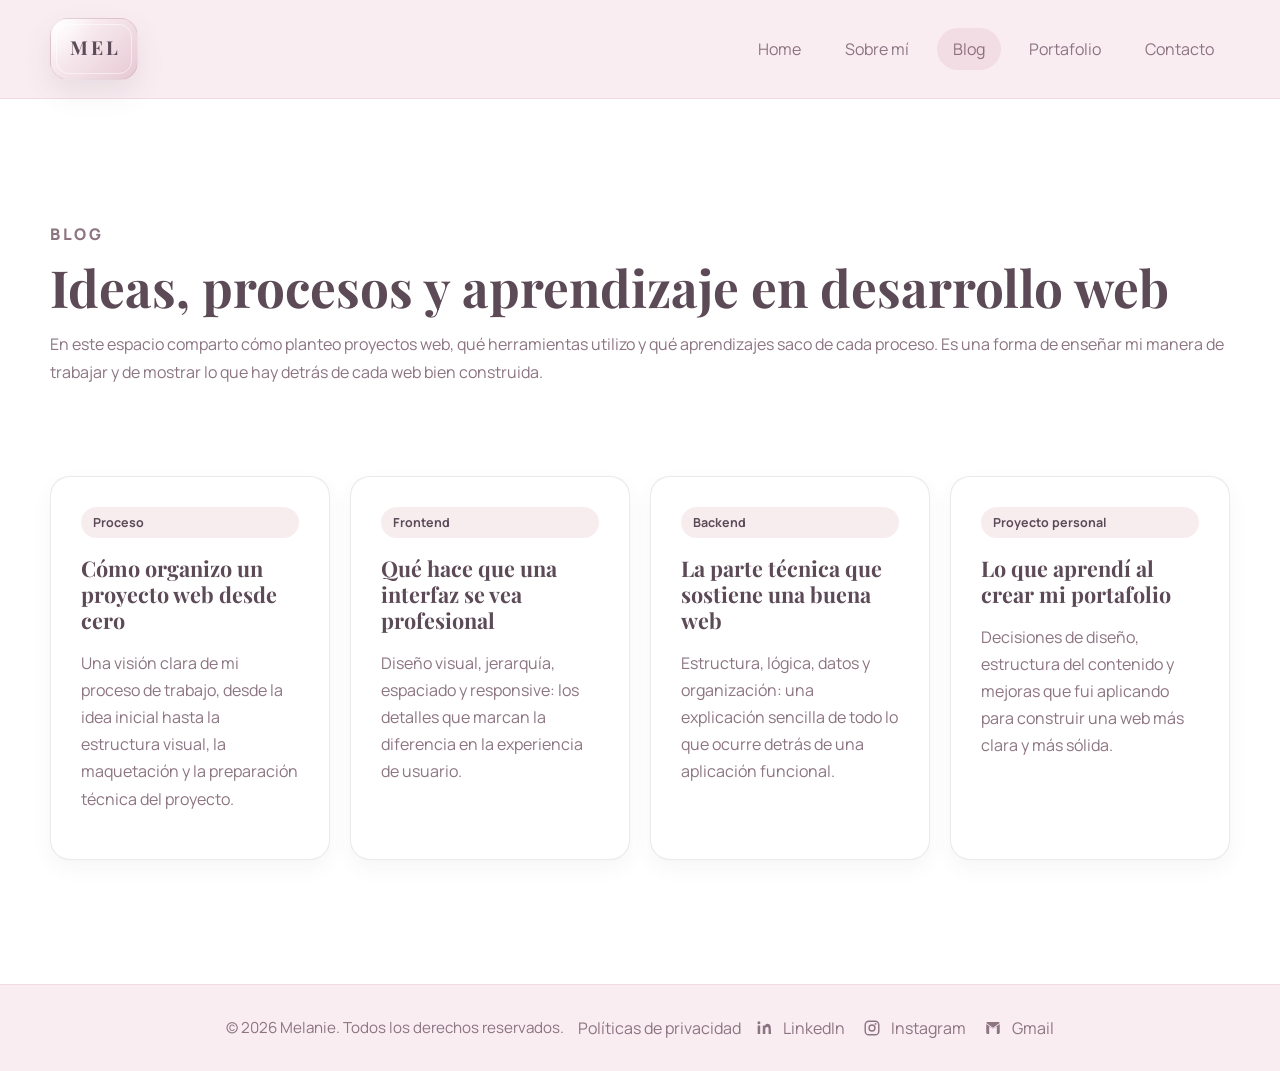
==== blog.html @ 97594f00 "Web init" ====
<!DOCTYPE html>
<html lang="es">
<head>
  <meta charset="UTF-8">
  <meta name="viewport" content="width=device-width, initial-scale=1.0">
  <title>Blog | Melanie</title>
  <link rel="preconnect" href="https://fonts.googleapis.com">
  <link rel="preconnect" href="https://fonts.gstatic.com" crossorigin>
  <link href="https://fonts.googleapis.com/css2?family=Manrope:wght@400;500;600;700;800&family=Playfair+Display:wght@600;700&display=swap" rel="stylesheet">
  <link rel="stylesheet" href="styles.css">
</head>
<body class="blog-page">
  <header class="site-header full-width">
    <div class="bar-content">
      <a class="brand" href="index.html">
        <span class="logo-slot" aria-hidden="true">
          <span class="logo-core">MEL</span>
        </span>
      </a>
      <nav class="site-nav">
        <a href="index.html">Home</a>
        <a href="sobre-mi.html">Sobre mí</a>
        <a class="active" href="blog.html">Blog</a>
        <a href="portafolio.html">Portafolio</a>
        <a href="contacto.html">Contacto</a>
      </nav>
    </div>
  </header>

  <div class="page-shell">

    <main class="inner-page">
      <section class="page-intro">
        <p class="eyebrow">Blog</p>
        <h1>Ideas, procesos y aprendizaje en desarrollo web</h1>
        <p>En este espacio comparto cómo planteo proyectos web, qué herramientas utilizo y qué aprendizajes saco de cada proceso. Es una forma de enseñar mi manera de trabajar y de mostrar lo que hay detrás de cada web bien construida.</p>
      </section>

      <section class="blog-layout">
        <article class="post-card">
          <span class="tag soft">Proceso</span>
          <h2>Cómo organizo un proyecto web desde cero</h2>
          <p>Una visión clara de mi proceso de trabajo, desde la idea inicial hasta la estructura visual, la maquetación y la preparación técnica del proyecto.</p>
        </article>

        <article class="post-card">
          <span class="tag soft">Frontend</span>
          <h3>Qué hace que una interfaz se vea profesional</h3>
          <p>Diseño visual, jerarquía, espaciado y responsive: los detalles que marcan la diferencia en la experiencia de usuario.</p>
        </article>

        <article class="post-card">
          <span class="tag soft">Backend</span>
          <h3>La parte técnica que sostiene una buena web</h3>
          <p>Estructura, lógica, datos y organización: una explicación sencilla de todo lo que ocurre detrás de una aplicación funcional.</p>
        </article>

        <article class="post-card">
          <span class="tag soft">Proyecto personal</span>
          <h3>Lo que aprendí al crear mi portafolio</h3>
          <p>Decisiones de diseño, estructura del contenido y mejoras que fui aplicando para construir una web más clara y más sólida.</p>
        </article>
      </section>
    </main>

  </div>

  <footer class="site-footer full-width">
    <div class="bar-content footer-inner">
      <div class="footer-block footer-copy">© 2026 Melanie. Todos los derechos reservados.</div>
      <div class="footer-block footer-policy">
        <a href="politica-privacidad.html">Políticas de privacidad</a>
      </div>
      <div class="footer-block footer-socials">
        <a href="https://www.linkedin.com/in/melanie-yance-38a672328/" target="_blank" rel="noopener noreferrer" aria-label="LinkedIn">
          <span class="footer-icon" aria-hidden="true">
            <svg viewBox="0 0 24 24" role="img"><path d="M6.94 8.5H3.56V20h3.38zM5.25 3A2.03 2.03 0 1 0 5.3 7.06 2.03 2.03 0 0 0 5.25 3m15.69 8.03c0-3.3-1.76-4.84-4.1-4.84a3.57 3.57 0 0 0-3.23 1.78V8.5h-3.24V20h3.38v-6.2c0-1.63.3-3.2 2.33-3.2 2 0 2.03 1.88 2.03 3.31V20h3.38z"/></svg>
          </span>
          <span>LinkedIn</span>
        </a>
        <a href="https://www.instagram.com/aaangeles_27/" target="_blank" rel="noopener noreferrer" aria-label="Instagram">
          <span class="footer-icon" aria-hidden="true">
            <svg viewBox="0 0 24 24" role="img"><path d="M7.75 2h8.5A5.75 5.75 0 0 1 22 7.75v8.5A5.75 5.75 0 0 1 16.25 22h-8.5A5.75 5.75 0 0 1 2 16.25v-8.5A5.75 5.75 0 0 1 7.75 2m0 1.9A3.85 3.85 0 0 0 3.9 7.75v8.5a3.85 3.85 0 0 0 3.85 3.85h8.5a3.85 3.85 0 0 0 3.85-3.85v-8.5a3.85 3.85 0 0 0-3.85-3.85zm8.95 1.43a1.18 1.18 0 1 1 0 2.36 1.18 1.18 0 0 1 0-2.36M12 7.14A4.86 4.86 0 1 1 7.14 12 4.87 4.87 0 0 1 12 7.14m0 1.9A2.96 2.96 0 1 0 14.96 12 2.96 2.96 0 0 0 12 9.04"/></svg>
          </span>
          <span>Instagram</span>
        </a>
        <a href="https://mail.google.com/mail/u/0/?tab=rm&ogbl#inbox" target="_blank" rel="noopener noreferrer" aria-label="Gmail">
          <span class="footer-icon" aria-hidden="true">
            <svg viewBox="0 0 24 24" role="img"><path d="M3 6.75 12 13l9-6.25V18a2 2 0 0 1-2 2h-1.9V9.93L12 13.4 6.9 9.93V20H5a2 2 0 0 1-2-2zm18-1.5A2 2 0 0 0 19 4H5a2 2 0 0 0-2 1.25L12 11.5z"/></svg>
          </span>
          <span>Gmail</span>
        </a>
      </div>
    </div>
  </footer>
</body>
</html>
---- styles.css ----
:root {
  --bg: #ffffff;
  --surface: #ffffff;
  --surface-strong: #ffffff;
  --text: #5d4a57;
  --muted: #8c7481;
  --line: rgba(93, 74, 87, 0.12);
  --primary: #dba8b8;
  --primary-soft: #f7e7ee;
  --accent: #8f6f7e;
  --accent-soft: #fdf2f6;
  --shadow: 0 10px 28px rgba(93, 74, 87, 0.06);
}

* {
  box-sizing: border-box;
}

html {
  scroll-behavior: smooth;
}

body {
  margin: 0;
  min-height: 100vh;
  font-family: "Manrope", sans-serif;
  color: var(--text);
  background: var(--bg);
}

a {
  color: inherit;
  text-decoration: none;
}

.page-shell {
  width: min(1180px, calc(100% - 32px));
  margin: 0 auto;
  padding: 44px 0 56px;
  background: #fff;
}

.site-header {
  padding: 18px 0;
  background: #f9edf2;
  border-bottom: 1px solid rgba(219, 168, 184, 0.28);
}

.full-width {
  width: 100%;
}

.bar-content {
  width: min(1180px, calc(100% - 32px));
  margin: 0 auto;
  display: flex;
  align-items: center;
  justify-content: space-between;
  gap: 24px;
}

.brand {
  display: inline-flex;
  align-items: center;
  gap: 0;
}

.logo-slot {
  display: inline-flex;
  align-items: center;
  justify-content: center;
  position: relative;
  width: 88px;
  height: 62px;
  border-radius: 18px;
  background:
    radial-gradient(circle at top left, rgba(255, 255, 255, 0.92) 0%, rgba(255, 255, 255, 0) 40%),
    linear-gradient(135deg, #fffafc 0%, #f3e1e8 52%, #e6c8d3 100%);
  border: 1px solid rgba(143, 111, 126, 0.16);
  box-shadow: 0 12px 28px rgba(93, 74, 87, 0.1);
}

.logo-slot::after {
  content: "";
  position: absolute;
  inset: 5px;
  border-radius: 13px;
  border: 1px solid rgba(255, 255, 255, 0.55);
}

.logo-core {
  position: relative;
  z-index: 1;
  font-family: "Playfair Display", serif;
  font-size: 1.2rem;
  font-weight: 700;
  line-height: 1;
  letter-spacing: 0.18em;
  text-indent: 0.18em;
  color: #5d4a57;
  transform: translateY(-1px);
}

.site-nav {
  display: flex;
  flex-wrap: wrap;
  gap: 12px;
}

.site-nav a {
  padding: 10px 16px;
  border-radius: 999px;
  color: var(--muted);
  transition: 0.25s ease;
}

.site-nav a:hover,
.site-nav a.active {
  color: var(--accent);
  background: rgba(219, 168, 184, 0.24);
}

.hero {
  display: grid;
  grid-template-columns: 1.4fr 0.9fr;
  gap: 32px;
  align-items: stretch;
  padding: 48px 0 34px;
}

.hero-copy,
.hero-panel,
.feature-card,
.info-card,
.post-card,
.portfolio-card,
.contact-form,
.timeline article {
  border: 1px solid var(--line);
  border-radius: 20px;
  background: var(--surface);
  box-shadow: 0 8px 20px rgba(107, 79, 79, 0.05);
}

.hero-copy {
  padding: 42px;
}

.eyebrow {
  margin: 0 0 12px;
  color: var(--accent);
  text-transform: uppercase;
  letter-spacing: 0.16em;
  font-size: 0.76rem;
  font-weight: 800;
}

h1,
h2,
h3 {
  margin: 0;
  font-family: "Playfair Display", serif;
  line-height: 1.08;
}

h1 {
  font-size: clamp(2.8rem, 5vw, 5rem);
  max-width: 12ch;
}

.hero-text,
.page-intro p,
.feature-card p,
.info-card p,
.post-card p,
.portfolio-card p,
.timeline p,
.metric-card p {
  color: var(--muted);
  line-height: 1.7;
}

.hero-text {
  max-width: 56ch;
  margin: 20px 0 0;
  font-size: 1rem;
}

.hero-actions {
  display: flex;
  flex-wrap: wrap;
  gap: 14px;
  margin-top: 30px;
}

.hero-tags {
  display: flex;
  flex-wrap: wrap;
  gap: 10px;
  margin-top: 22px;
}

.hero-tags span {
  display: inline-flex;
  padding: 8px 14px;
  border-radius: 999px;
  background: var(--primary-soft);
  color: var(--accent);
  font-size: 0.84rem;
  font-weight: 700;
}

.button {
  display: inline-flex;
  align-items: center;
  justify-content: center;
  min-height: 48px;
  padding: 0 22px;
  border-radius: 999px;
  border: 1px solid transparent;
  font-weight: 700;
}

.button-primary {
  background: var(--primary);
  color: var(--accent);
}

.button-secondary {
  background: #fff;
  border-color: var(--line);
}

.hero-panel {
  padding: 28px;
  background: var(--accent-soft);
  color: var(--text);
}

.metric-card {
  padding: 24px;
  border-radius: 18px;
  background: rgba(255, 255, 255, 0.8);
  border: 1px solid rgba(107, 79, 79, 0.08);
}

.metric-card span,
.timeline span,
.project-badge {
  display: inline-flex;
  padding: 6px 12px;
  border-radius: 999px;
  background: rgba(219, 168, 184, 0.22);
  color: var(--accent);
  font-size: 0.78rem;
  font-weight: 700;
  letter-spacing: 0.04em;
}

.metric-card strong {
  display: block;
  margin-top: 18px;
  font-size: 1.5rem;
}

.panel-grid {
  display: grid;
  grid-template-columns: repeat(2, 1fr);
  gap: 18px;
  margin-top: 20px;
}

.panel-grid article {
  padding: 18px;
  border-radius: 18px;
  background: rgba(255, 255, 255, 0.78);
}

.panel-grid h2 {
  font-size: 2rem;
  margin-bottom: 8px;
}

.section,
.page-intro,
.blog-layout,
.portfolio-grid,
.contact-layout,
.timeline,
.site-footer {
  margin-top: 56px;
}

.section-heading {
  display: flex;
  flex-direction: column;
  gap: 12px;
  margin-bottom: 28px;
}

.section-heading h2,
.page-intro h1 {
  font-size: clamp(2rem, 4vw, 3.4rem);
}

.section-lead {
  max-width: 62ch;
  margin: 0;
  color: var(--muted);
  line-height: 1.75;
}

.card-grid {
  display: grid;
  grid-template-columns: repeat(5, 1fr);
  gap: 22px;
}

.feature-card,
.info-card,
.post-card,
.portfolio-card,
.contact-form,
.timeline article {
  padding: 30px;
}

.card-number {
  display: inline-block;
  color: var(--primary);
  font-size: 0.84rem;
  font-weight: 800;
  letter-spacing: 0.12em;
  margin-bottom: 18px;
}

.spotlight {
  display: grid;
  grid-template-columns: 1fr 1fr;
  gap: 28px;
  align-items: center;
}

.palette {
  display: grid;
  grid-template-columns: repeat(2, 1fr);
  gap: 18px;
}

.swatch {
  min-height: 120px;
  padding: 18px;
  border-radius: 18px;
  display: flex;
  align-items: flex-end;
  font-weight: 700;
  border: 1px solid rgba(107, 79, 79, 0.08);
}

.beige {
  background: #f5efe6;
}

.brown {
  background: #8f6f7e;
  color: white;
}

.terracotta {
  background: #dba8b8;
}

.pink {
  background: #f7e7ee;
}

.home-page .page-shell {
  padding-top: 36px;
}

.home-page .hero {
  grid-template-columns: minmax(0, 1.25fr) minmax(320px, 0.75fr);
  gap: 32px;
  padding: 18px 0 26px;
}

.home-page .hero-copy {
  padding: 48px;
  background: linear-gradient(180deg, #fffdfd 0%, #fcf6f8 100%);
}

.home-page h1 {
  max-width: 12ch;
  font-size: clamp(2.2rem, 3.8vw, 3.8rem);
  line-height: 1.05;
}

.home-page .hero-text {
  max-width: 58ch;
  margin-top: 18px;
  font-size: 1rem;
}

.home-page .hero-panel {
  padding: 22px;
  background: linear-gradient(180deg, #fcf2f6 0%, #f9edf2 100%);
}

.home-page .metric-card {
  padding: 26px;
}

.home-page .metric-card strong {
  margin-top: 14px;
  font-size: 1.25rem;
}

.home-page .panel-grid article {
  min-height: 200px;
  padding: 22px;
}

.home-page .panel-grid h2 {
  font-family: "Manrope", sans-serif;
  font-size: 1.25rem;
  line-height: 1.2;
}

.home-page .section {
  margin-top: 64px;
}

.home-page .section-heading {
  margin-bottom: 30px;
  max-width: 760px;
}

.home-page .section-heading h2 {
  font-size: clamp(1.55rem, 2.4vw, 2.3rem);
  line-height: 1.15;
}

.home-page .card-grid {
  grid-template-columns: repeat(3, minmax(0, 1fr));
  gap: 22px;
  grid-auto-flow: dense;
  align-items: stretch;
}

.services-grid {
  display: grid;
  grid-template-columns: repeat(2, minmax(0, 1fr));
  gap: 22px;
}

.home-page .feature-card {
  min-height: 230px;
  padding: 28px;
  display: flex;
  flex-direction: column;
  justify-content: flex-start;
}

.home-page .feature-card h3 {
  font-size: 1.18rem;
  margin-bottom: 12px;
  font-family: "Manrope", sans-serif;
  line-height: 1.25;
}

.home-page .feature-card p {
  margin: 0;
}

.home-page .feature-card-wide {
  grid-column: span 2;
}

.home-page .service-summary {
  min-height: 100%;
}

.home-page .service-summary p {
  line-height: 1.8;
}

.home-page .spotlight {
  grid-template-columns: minmax(0, 1.1fr) minmax(0, 0.9fr);
  gap: 30px;
  align-items: stretch;
}

.home-page .spotlight-copy {
  padding: 36px;
  border: 1px solid var(--line);
  border-radius: 20px;
  background: linear-gradient(180deg, #fff 0%, #fdf7f9 100%);
  box-shadow: 0 8px 20px rgba(107, 79, 79, 0.05);
}

.home-page .spotlight-copy h2 {
  font-size: clamp(1.6rem, 2.6vw, 2.4rem);
  line-height: 1.15;
}

.home-page .palette {
  gap: 18px;
}

.home-page .swatch {
  min-height: 170px;
  display: flex;
  flex-direction: column;
  justify-content: flex-start;
  align-items: flex-start;
  padding: 24px;
  font-size: 1rem;
}

.home-page .swatch h3 {
  margin: 0 0 10px;
  font-size: 1.1rem;
  font-family: "Manrope", sans-serif;
  line-height: 1.25;
}

.home-page .swatch p {
  margin: 0;
  line-height: 1.6;
  font-size: 0.96rem;
}

.home-page .beige p,
.home-page .terracotta p,
.home-page .pink p {
  color: rgba(93, 74, 87, 0.88);
}

.home-page .brown p {
  color: rgba(255, 255, 255, 0.88);
}

.about-page .page-shell {
  padding-top: 28px;
}

.about-hero {
  display: grid;
  grid-template-columns: minmax(280px, 0.8fr) minmax(0, 1.2fr);
  gap: 24px;
  align-items: stretch;
}

.about-photo-card,
.about-intro-card {
  border: 1px solid var(--line);
  border-radius: 22px;
  background: var(--surface);
  box-shadow: 0 8px 20px rgba(107, 79, 79, 0.05);
}

.about-photo-card {
  overflow: hidden;
  min-height: 100%;
  background: linear-gradient(180deg, #fcf2f6 0%, #f9edf2 100%);
}

.about-photo {
  display: block;
  width: 100%;
  height: 100%;
  min-height: 420px;
  object-fit: cover;
  object-position: center;
}

.about-intro-card {
  padding: 34px;
  background: linear-gradient(180deg, #fffdfd 0%, #fcf6f8 100%);
}

.about-page .page-intro h1,
.about-page h1 {
  max-width: 14ch;
  font-size: clamp(2rem, 3.6vw, 3.3rem);
  line-height: 1.08;
}

.about-page .two-column {
  margin-top: 28px;
  align-items: start;
}

.about-page .info-card h2 {
  margin-bottom: 16px;
  font-size: 1.6rem;
}

.about-page .info-card p + p {
  margin-top: 14px;
}

.about-page .timeline {
  margin-top: 28px;
}

.about-page .timeline article {
  padding: 26px;
}

.about-page .timeline h3 {
  font-family: "Manrope", sans-serif;
  font-size: 1.3rem;
  line-height: 1.2;
}

.inner-page {
  padding-bottom: 12px;
}

.page-intro {
  padding: 22px 0 8px;
}

.page-intro h1 {
  max-width: 16ch;
}

.two-column,
.contact-layout {
  display: grid;
  grid-template-columns: repeat(2, 1fr);
  gap: 20px;
}

.accent-card {
  background: #fcf4f7;
}

.clean-list {
  margin: 16px 0 0;
  padding-left: 18px;
  color: var(--muted);
  line-height: 1.8;
}

.timeline {
  display: grid;
  grid-template-columns: repeat(3, 1fr);
  gap: 20px;
}

.timeline span {
  color: var(--accent);
  background: rgba(219, 168, 184, 0.2);
}

.timeline h3 {
  margin: 18px 0 12px;
  font-size: 1.5rem;
}

.blog-layout {
  display: grid;
  grid-template-columns: 1.3fr 1fr 1fr;
  gap: 20px;
}

.blog-page .page-intro {
  padding-bottom: 18px;
}

.blog-page .page-intro h1 {
  max-width: none;
}

.blog-page .page-intro p {
  max-width: none;
  width: 100%;
  font-size: 1rem;
}

.blog-page .blog-layout {
  grid-template-columns: repeat(4, minmax(0, 1fr));
  align-items: stretch;
}

.blog-page .post-card {
  display: flex;
  flex-direction: column;
  min-height: 100%;
}

.blog-page .post-card h2,
.blog-page .post-card h3 {
  font-size: 1.35rem;
  line-height: 1.2;
}

.blog-page .post-card p {
  flex-grow: 1;
}

.blog-page .text-link {
  margin-top: 20px;
}

.featured-post {
  grid-row: span 2;
  background: #f3dbe4;
  color: var(--text);
}

.featured-post p,
.featured-post .text-link {
  color: var(--muted);
}

.tag {
  display: inline-flex;
  margin-bottom: 18px;
  padding: 7px 12px;
  border-radius: 999px;
  background: rgba(255, 255, 255, 0.5);
  font-size: 0.78rem;
  font-weight: 700;
}

.tag.soft {
  background: rgba(216, 167, 177, 0.2);
  color: var(--text);
}

.text-link {
  display: inline-block;
  margin-top: 18px;
  font-weight: 700;
}

.portfolio-grid {
  display: grid;
  grid-template-columns: repeat(2, minmax(0, 1fr));
  gap: 20px;
}

.portfolio-card {
  min-height: 240px;
  display: flex;
  flex-direction: column;
  background: #fffaf7;
}

.portfolio-card h2 {
  margin-top: 18px;
  margin-bottom: 10px;
}

.project-badge {
  color: var(--accent);
  background: rgba(216, 167, 177, 0.2);
}

.portfolio-page .inner-page {
  padding-top: 18px;
}

.project-card {
  overflow: hidden;
  padding: 0;
}

.project-media {
  position: relative;
  min-height: 260px;
  border-bottom: 1px solid rgba(216, 167, 177, 0.2);
  overflow: hidden;
}

.project-video-placeholder {
  display: flex;
  flex-direction: column;
  justify-content: flex-end;
  gap: 10px;
  padding: 24px;
  background:
    linear-gradient(180deg, rgba(93, 74, 87, 0.1) 0%, rgba(93, 74, 87, 0.32) 100%),
    radial-gradient(circle at top left, rgba(255, 255, 255, 0.75) 0%, rgba(255, 255, 255, 0) 48%),
    linear-gradient(135deg, #f8dfe8 0%, #e8b7c7 50%, #8f6f7e 100%);
  color: #fff7fa;
}

.project-video {
  display: block;
  width: 100%;
  height: 100%;
  min-height: 260px;
  object-fit: cover;
  background: #ead6de;
}

.project-video-placeholder span {
  display: inline-flex;
  align-self: flex-start;
  padding: 6px 12px;
  border-radius: 999px;
  background: rgba(255, 255, 255, 0.18);
  font-size: 0.78rem;
  font-weight: 700;
  letter-spacing: 0.05em;
}

.project-video-placeholder strong {
  max-width: 18ch;
  font-size: clamp(1.4rem, 2vw, 1.9rem);
  line-height: 1.12;
  font-family: "Playfair Display", serif;
}

.project-card-content {
  padding: 24px 26px 26px;
}

.project-card-content h2 {
  margin-top: 18px;
}

.project-card-content p {
  margin-bottom: 0;
}

.contact-form {
  display: grid;
  gap: 18px;
  padding: 42px;
  border-radius: 28px;
  border: 1px solid rgba(219, 168, 184, 0.34);
  background: linear-gradient(180deg, #f6dde7 0%, #fdf0f5 100%);
  box-shadow: 0 22px 44px rgba(93, 74, 87, 0.12);
}

.contact-form label {
  display: grid;
  gap: 10px;
  color: var(--text);
  font-weight: 700;
}

.contact-form input,
.contact-form textarea {
  width: 100%;
  border: 1px solid var(--line);
  border-radius: 14px;
  padding: 16px 18px;
  font: inherit;
  background: #fff;
  color: var(--text);
}

.contact-form input:focus,
.contact-form textarea:focus {
  outline: 2px solid rgba(216, 167, 177, 0.44);
  border-color: rgba(143, 111, 126, 0.28);
}

.contact-page .page-intro h1 {
  max-width: none;
}

.contact-page .page-intro p {
  max-width: 78ch;
}

.contact-page .contact-layout {
  grid-template-columns: minmax(0, 820px);
  justify-content: center;
  align-items: start;
  margin-top: 22px;
}

.contact-page .page-intro {
  text-align: center;
}

.contact-page .page-intro p {
  margin-left: auto;
  margin-right: auto;
}

.form-actions {
  display: flex;
  align-items: center;
  justify-content: space-between;
  gap: 18px;
  margin-top: 4px;
}

.checkbox-field {
  display: flex;
  align-items: center;
  gap: 12px;
  font-weight: 500;
  color: var(--muted);
}

.checkbox-field input {
  width: 18px;
  height: 18px;
  margin-top: 0;
  flex: 0 0 auto;
  accent-color: var(--primary);
}

.checkbox-field a {
  color: var(--accent);
  text-decoration: underline;
  text-underline-offset: 3px;
}

.checkbox-field span {
  line-height: 1.5;
}

.contact-page .button-primary {
  min-height: 54px;
  padding: 0 28px;
}

.contact-socials-section {
  margin-top: 30px;
  padding: 10px 0 0;
  text-align: center;
}

.contact-socials-section h2 {
  margin-bottom: 18px;
  font-size: clamp(1.5rem, 2.6vw, 2rem);
}

.contact-socials-row {
  display: flex;
  align-items: center;
  justify-content: center;
  flex-wrap: nowrap;
  gap: 14px;
}

.contact-socials-row a {
  display: inline-flex;
  align-items: center;
  gap: 10px;
  padding: 12px 16px;
  border-radius: 999px;
  border: 1px solid rgba(111, 85, 99, 0.18);
  background: linear-gradient(180deg, #8f6f7e 0%, #6f5563 100%);
  color: #fff7fa;
  box-shadow: 0 12px 28px rgba(54, 37, 45, 0.2);
  transition: 0.25s ease;
}

.contact-socials-row a:hover {
  transform: translateY(-2px);
  background: linear-gradient(180deg, #9a7888 0%, #795e6d 100%);
  border-color: rgba(111, 85, 99, 0.28);
}

.contact-social-icon {
  display: inline-flex;
  align-items: center;
  justify-content: center;
  width: 18px;
  height: 18px;
  color: currentColor;
}

.contact-social-icon svg {
  width: 100%;
  height: 100%;
  fill: currentColor;
}

.site-footer {
  display: flex;
  align-items: center;
  justify-content: space-between;
  gap: 20px;
  padding: 24px 0;
  background: #f9edf2;
  border-top: 1px solid rgba(219, 168, 184, 0.28);
  color: var(--muted);
}

.footer-inner {
  display: flex;
  width: min(1120px, calc(100% - 72px));
  margin: 0 auto;
  align-items: center;
  justify-content: space-between;
  flex-wrap: nowrap;
  gap: 14px;
}

.footer-block {
  min-height: 100%;
  min-width: 0;
}

.footer-socials {
  display: flex;
  flex-wrap: nowrap;
  gap: 12px 18px;
  align-items: center;
  justify-content: flex-end;
  order: 3;
  flex: 0 1 auto;
}

.footer-socials a,
.footer-policy a {
  display: inline-flex;
  align-items: center;
  gap: 10px;
  padding: 8px 0;
}

.footer-policy {
  display: flex;
  justify-content: center;
  order: 2;
  white-space: nowrap;
}

.footer-copy {
  display: flex;
  justify-content: flex-start;
  font-size: 0.95rem;
  color: var(--muted);
  text-align: left;
  order: 1;
  flex: 0 1 auto;
  white-space: nowrap;
}

@media (max-width: 1280px) {
  .footer-inner {
    width: min(1080px, calc(100% - 56px));
    flex-wrap: wrap;
    justify-content: center;
    row-gap: 12px;
  }

  .footer-copy,
  .footer-policy,
  .footer-socials {
    justify-content: center;
  }

  .footer-socials {
    flex-wrap: wrap;
  }
}

.footer-icon {
  display: inline-flex;
  align-items: center;
  justify-content: center;
  width: 18px;
  height: 18px;
  color: currentColor;
}

.footer-icon svg {
  width: 100%;
  height: 100%;
  fill: currentColor;
}

@media (max-width: 1080px) {
  .hero,
  .spotlight,
  .blog-layout,
  .card-grid,
  .timeline,
  .two-column,
  .contact-layout {
    grid-template-columns: 1fr;
  }

  .home-page .card-grid,
  .card-grid {
    grid-template-columns: repeat(2, 1fr);
  }

  .services-grid {
    grid-template-columns: 1fr;
  }

  .home-page .feature-card-wide {
    grid-column: span 1;
  }

  .site-footer {
    flex-direction: column;
    align-items: flex-start;
  }

  .footer-inner {
    width: min(100%, calc(100% - 32px));
    flex-direction: column;
    align-items: flex-start;
  }

  .footer-socials,
  .footer-policy,
  .footer-copy {
    justify-content: flex-start;
    order: initial;
    flex: initial;
  }

  .footer-copy {
    text-align: left;
  }

  .home-page .hero {
    grid-template-columns: 1fr;
  }

  .about-hero,
  .home-page .spotlight,
  .portfolio-grid {
    grid-template-columns: 1fr;
  }

  .featured-post,
  .tall-card,
  .wide-card {
    grid-row: auto;
    grid-column: auto;
    min-height: 240px;
  }

  .form-actions {
    flex-direction: column;
    align-items: flex-start;
  }

  .contact-socials-row {
    flex-wrap: wrap;
  }
}

@media (max-width: 720px) {
  .about-intro-card {
    padding: 26px;
  }

  .about-photo {
    min-height: 320px;
  }

  .home-page h1 {
    font-size: clamp(1.9rem, 9vw, 2.7rem);
  }

  .home-page .hero-copy,
  .home-page .spotlight-copy {
    padding: 26px;
  }

  .home-page .hero-panel,
  .home-page .metric-card,
  .home-page .feature-card,
  .home-page .swatch {
    padding: 22px;
  }

  .home-page .card-grid {
    grid-template-columns: 1fr;
  }

  .contact-form {
    padding: 24px;
  }

  .project-media {
    min-height: 220px;
  }

  .project-video {
    min-height: 220px;
  }

  .page-shell {
    width: min(100% - 18px, 100%);
    padding: 24px 0 36px;
  }

  .bar-content,
  .site-header {
    flex-direction: column;
    align-items: flex-start;
  }

  .logo-slot {
    width: 82px;
    height: 58px;
  }

  .hero-copy,
  .hero-panel,
  .feature-card,
  .info-card,
  .post-card,
  .portfolio-card,
  .contact-form,
  .timeline article {
    padding: 22px;
    border-radius: 22px;
  }

  .card-grid,
  .palette,
  .panel-grid {
    grid-template-columns: 1fr;
  }

  h1 {
    font-size: 2.6rem;
  }
}
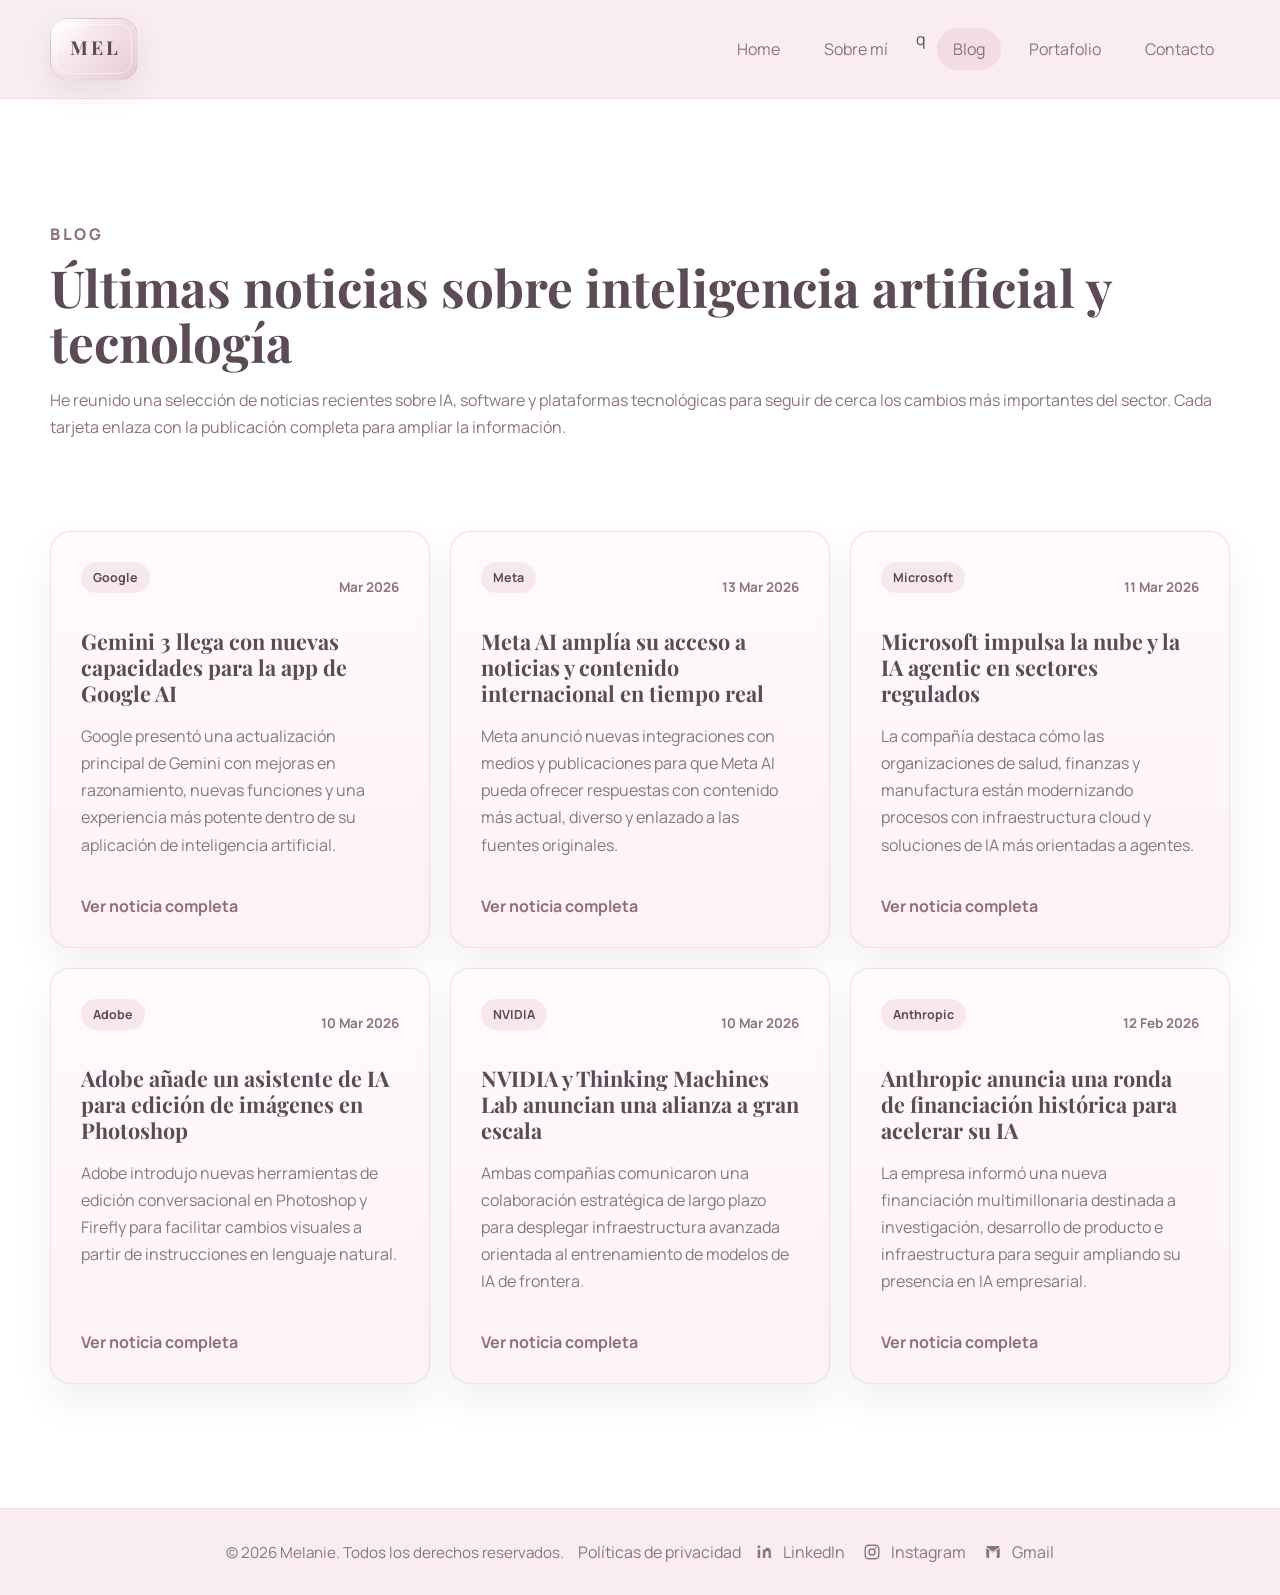
==== commit a5ffdfee: "Web init3" ====
--- a/blog.html
+++ b/blog.html
@@ -19,7 +19,7 @@
       </a>
       <nav class="site-nav">
         <a href="index.html">Home</a>
-        <a href="sobre-mi.html">Sobre mí</a>
+        <a href="sobre-mi.html">Sobre mí</a>q
         <a class="active" href="blog.html">Blog</a>
         <a href="portafolio.html">Portafolio</a>
         <a href="contacto.html">Contacto</a>
@@ -32,33 +32,69 @@
     <main class="inner-page">
       <section class="page-intro">
         <p class="eyebrow">Blog</p>
-        <h1>Ideas, procesos y aprendizaje en desarrollo web</h1>
-        <p>En este espacio comparto cómo planteo proyectos web, qué herramientas utilizo y qué aprendizajes saco de cada proceso. Es una forma de enseñar mi manera de trabajar y de mostrar lo que hay detrás de cada web bien construida.</p>
+        <h1>Últimas noticias sobre inteligencia artificial y tecnología</h1>
+        <p>He reunido una selección de noticias recientes sobre IA, software y plataformas tecnológicas para seguir de cerca los cambios más importantes del sector. Cada tarjeta enlaza con la publicación completa para ampliar la información.</p>
       </section>
 
       <section class="blog-layout">
         <article class="post-card">
-          <span class="tag soft">Proceso</span>
-          <h2>Cómo organizo un proyecto web desde cero</h2>
-          <p>Una visión clara de mi proceso de trabajo, desde la idea inicial hasta la estructura visual, la maquetación y la preparación técnica del proyecto.</p>
+          <div class="post-meta">
+            <span class="tag soft">Google</span>
+            <span class="news-date">Mar 2026</span>
+          </div>
+          <h2>Gemini 3 llega con nuevas capacidades para la app de Google AI</h2>
+          <p>Google presentó una actualización principal de Gemini con mejoras en razonamiento, nuevas funciones y una experiencia más potente dentro de su aplicación de inteligencia artificial.</p>
+          <a class="text-link" href="https://blog.google/products-and-platforms/products/gemini/" target="_blank" rel="noopener noreferrer">Ver noticia completa</a>
         </article>
 
         <article class="post-card">
-          <span class="tag soft">Frontend</span>
-          <h3>Qué hace que una interfaz se vea profesional</h3>
-          <p>Diseño visual, jerarquía, espaciado y responsive: los detalles que marcan la diferencia en la experiencia de usuario.</p>
+          <div class="post-meta">
+            <span class="tag soft">Meta</span>
+            <span class="news-date">13 Mar 2026</span>
+          </div>
+          <h3>Meta AI amplía su acceso a noticias y contenido internacional en tiempo real</h3>
+          <p>Meta anunció nuevas integraciones con medios y publicaciones para que Meta AI pueda ofrecer respuestas con contenido más actual, diverso y enlazado a las fuentes originales.</p>
+          <a class="text-link" href="https://about.fb.com/news/2026/03/bringing-more-international-news-and-content-to-meta-ai/" target="_blank" rel="noopener noreferrer">Ver noticia completa</a>
         </article>
 
         <article class="post-card">
-          <span class="tag soft">Backend</span>
-          <h3>La parte técnica que sostiene una buena web</h3>
-          <p>Estructura, lógica, datos y organización: una explicación sencilla de todo lo que ocurre detrás de una aplicación funcional.</p>
+          <div class="post-meta">
+            <span class="tag soft">Microsoft</span>
+            <span class="news-date">11 Mar 2026</span>
+          </div>
+          <h3>Microsoft impulsa la nube y la IA agentic en sectores regulados</h3>
+          <p>La compañía destaca cómo las organizaciones de salud, finanzas y manufactura están modernizando procesos con infraestructura cloud y soluciones de IA más orientadas a agentes.</p>
+          <a class="text-link" href="https://www.microsoft.com/en-us/ai/blog/product/microsoft-cloud/" target="_blank" rel="noopener noreferrer">Ver noticia completa</a>
         </article>
 
         <article class="post-card">
-          <span class="tag soft">Proyecto personal</span>
-          <h3>Lo que aprendí al crear mi portafolio</h3>
-          <p>Decisiones de diseño, estructura del contenido y mejoras que fui aplicando para construir una web más clara y más sólida.</p>
+          <div class="post-meta">
+            <span class="tag soft">Adobe</span>
+            <span class="news-date">10 Mar 2026</span>
+          </div>
+          <h3>Adobe añade un asistente de IA para edición de imágenes en Photoshop</h3>
+          <p>Adobe introdujo nuevas herramientas de edición conversacional en Photoshop y Firefly para facilitar cambios visuales a partir de instrucciones en lenguaje natural.</p>
+          <a class="text-link" href="https://blog.adobe.com/en/publish/2026/03/10/image-editing-just-got-smarter-with-ai-photoshop-firefly" target="_blank" rel="noopener noreferrer">Ver noticia completa</a>
+        </article>
+
+        <article class="post-card">
+          <div class="post-meta">
+            <span class="tag soft">NVIDIA</span>
+            <span class="news-date">10 Mar 2026</span>
+          </div>
+          <h3>NVIDIA y Thinking Machines Lab anuncian una alianza a gran escala</h3>
+          <p>Ambas compañías comunicaron una colaboración estratégica de largo plazo para desplegar infraestructura avanzada orientada al entrenamiento de modelos de IA de frontera.</p>
+          <a class="text-link" href="https://blogs.nvidia.com/blog/nvidia-thinking-machines-lab/" target="_blank" rel="noopener noreferrer">Ver noticia completa</a>
+        </article>
+
+        <article class="post-card">
+          <div class="post-meta">
+            <span class="tag soft">Anthropic</span>
+            <span class="news-date">12 Feb 2026</span>
+          </div>
+          <h3>Anthropic anuncia una ronda de financiación histórica para acelerar su IA</h3>
+          <p>La empresa informó una nueva financiación multimillonaria destinada a investigación, desarrollo de producto e infraestructura para seguir ampliando su presencia en IA empresarial.</p>
+          <a class="text-link" href="https://www.anthropic.com/news/anthropic-raises-30-billion-series-g-funding-380-billion-post-money-valuation" target="_blank" rel="noopener noreferrer">Ver noticia completa</a>
         </article>
       </section>
     </main>
--- a/styles.css
+++ b/styles.css
@@ -484,60 +484,79 @@
   line-height: 1.8;
 }
 
-.home-page .spotlight {
-  grid-template-columns: minmax(0, 1.1fr) minmax(0, 0.9fr);
-  gap: 30px;
-  align-items: stretch;
-}
-
-.home-page .spotlight-copy {
-  padding: 36px;
-  border: 1px solid var(--line);
-  border-radius: 20px;
-  background: linear-gradient(180deg, #fff 0%, #fdf7f9 100%);
-  box-shadow: 0 8px 20px rgba(107, 79, 79, 0.05);
-}
-
-.home-page .spotlight-copy h2 {
-  font-size: clamp(1.6rem, 2.6vw, 2.4rem);
-  line-height: 1.15;
-}
-
-.home-page .palette {
-  gap: 18px;
-}
-
-.home-page .swatch {
-  min-height: 170px;
+.home-page .technical-profile {
+  margin-bottom: 18px;
+}
+
+.tech-tags {
+  display: flex;
+  flex-wrap: wrap;
+  gap: 16px;
+  margin: 0 0 22px;
+  align-items: center;
+}
+
+.tech-tags span {
+  display: inline-flex;
+  align-items: center;
+  min-height: 40px;
+  padding: 0 14px;
+  border-radius: 999px;
+  border: 1px solid rgba(143, 111, 126, 0.16);
+  background: rgba(255, 255, 255, 0.8);
+  color: var(--accent);
+  font-size: 0.9rem;
+  font-weight: 700;
+}
+
+.tech-tags-dark span {
+  border-color: rgba(93, 74, 87, 0.18);
+  background: #6b5461;
+  color: #fff7fa;
+  box-shadow: 0 8px 18px rgba(93, 74, 87, 0.12);
+}
+
+.technical-palette {
+  grid-template-columns: repeat(2, minmax(0, 1fr));
+  gap: 22px;
+}
+
+.technical-swatch {
+  min-height: 210px;
+  padding: 24px;
   display: flex;
   flex-direction: column;
   justify-content: flex-start;
   align-items: flex-start;
-  padding: 24px;
-  font-size: 1rem;
-}
-
-.home-page .swatch h3 {
+}
+
+.technical-swatch h3 {
   margin: 0 0 10px;
   font-size: 1.1rem;
   font-family: "Manrope", sans-serif;
-  line-height: 1.25;
-}
-
-.home-page .swatch p {
+  line-height: 1.3;
+}
+
+.technical-swatch p {
   margin: 0;
-  line-height: 1.6;
+  line-height: 1.75;
   font-size: 0.96rem;
-}
-
-.home-page .beige p,
-.home-page .terracotta p,
-.home-page .pink p {
+  font-weight: 500;
+}
+
+.brown.technical-swatch p {
+  color: rgba(255, 247, 250, 0.92);
+}
+
+.beige.technical-swatch p,
+.terracotta.technical-swatch p,
+.pink.technical-swatch p {
   color: rgba(93, 74, 87, 0.88);
 }
 
-.home-page .brown p {
-  color: rgba(255, 255, 255, 0.88);
+.technical-swatch-wide {
+  grid-column: span 2;
+  background: linear-gradient(180deg, #fff 0%, #fcf4f7 100%);
 }
 
 .about-page .page-shell {
@@ -681,7 +700,7 @@
 }
 
 .blog-page .blog-layout {
-  grid-template-columns: repeat(4, minmax(0, 1fr));
+  grid-template-columns: repeat(3, minmax(0, 1fr));
   align-items: stretch;
 }
 
@@ -689,6 +708,9 @@
   display: flex;
   flex-direction: column;
   min-height: 100%;
+  background: linear-gradient(180deg, #fffafc 0%, #fdf2f6 100%);
+  border: 1px solid rgba(219, 168, 184, 0.32);
+  box-shadow: 0 18px 36px rgba(93, 74, 87, 0.08);
 }
 
 .blog-page .post-card h2,
@@ -701,8 +723,23 @@
   flex-grow: 1;
 }
 
+.post-meta {
+  display: flex;
+  align-items: center;
+  justify-content: space-between;
+  gap: 12px;
+  margin-bottom: 18px;
+}
+
+.news-date {
+  color: var(--muted);
+  font-size: 0.84rem;
+  font-weight: 700;
+}
+
 .blog-page .text-link {
   margin-top: 20px;
+  color: var(--accent);
 }
 
 .featured-post {
@@ -1126,7 +1163,6 @@
   }
 
   .about-hero,
-  .home-page .spotlight,
   .portfolio-grid {
     grid-template-columns: 1fr;
   }
@@ -1162,19 +1198,18 @@
     font-size: clamp(1.9rem, 9vw, 2.7rem);
   }
 
-  .home-page .hero-copy,
-  .home-page .spotlight-copy {
+  .home-page .hero-copy {
     padding: 26px;
   }
 
   .home-page .hero-panel,
   .home-page .metric-card,
-  .home-page .feature-card,
-  .home-page .swatch {
+  .home-page .feature-card {
     padding: 22px;
   }
 
-  .home-page .card-grid {
+  .home-page .card-grid,
+  .technical-palette {
     grid-template-columns: 1fr;
   }
 
@@ -1219,11 +1254,14 @@
   }
 
   .card-grid,
-  .palette,
   .panel-grid {
     grid-template-columns: 1fr;
   }
 
+  .technical-swatch-wide {
+    grid-column: span 1;
+  }
+
   h1 {
     font-size: 2.6rem;
   }
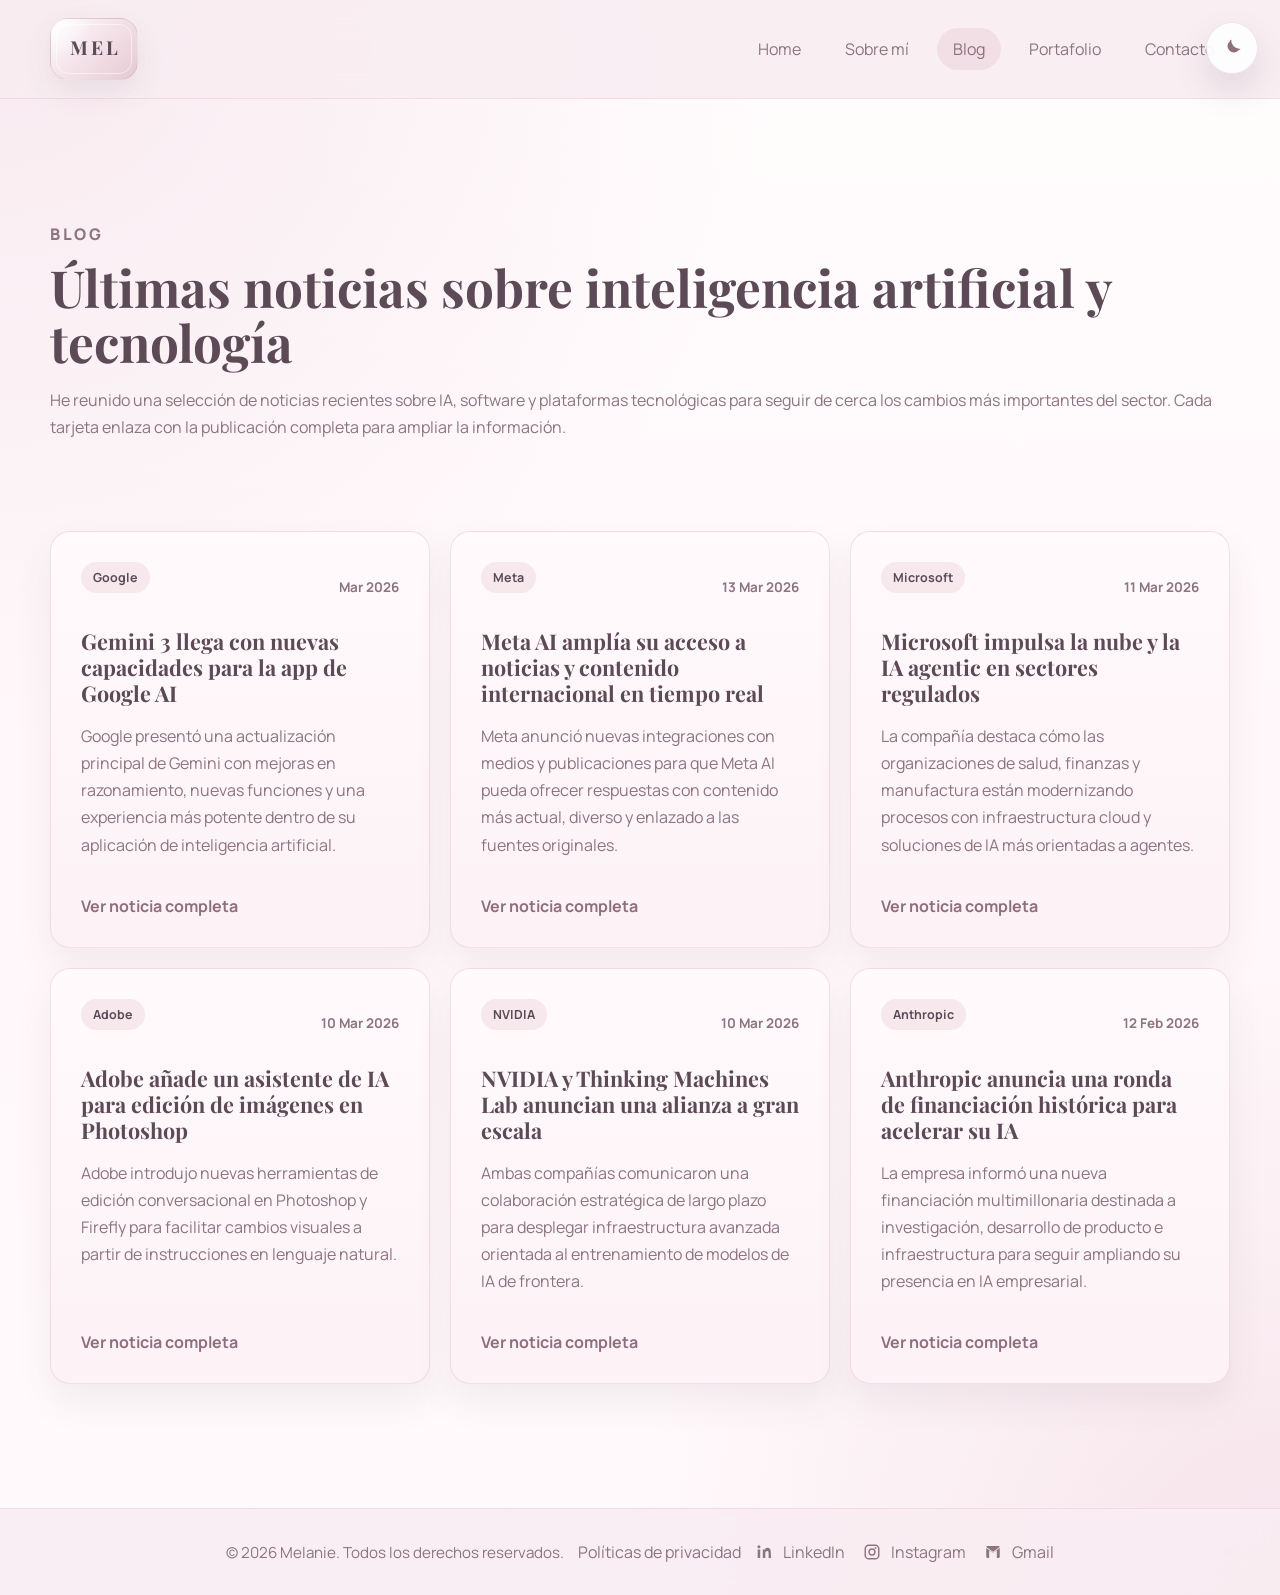
==== commit 4c7ecd61: "Web init3" ====
--- a/blog.html
+++ b/blog.html
@@ -19,7 +19,7 @@
       </a>
       <nav class="site-nav">
         <a href="index.html">Home</a>
-        <a href="sobre-mi.html">Sobre mí</a>q
+        <a href="sobre-mi.html">Sobre mí</a>
         <a class="active" href="blog.html">Blog</a>
         <a href="portafolio.html">Portafolio</a>
         <a href="contacto.html">Contacto</a>
@@ -129,5 +129,6 @@
       </div>
     </div>
   </footer>
+  <script src="theme-toggle.js" defer></script>
 </body>
 </html>
--- a/styles.css
+++ b/styles.css
@@ -10,10 +10,58 @@
   --accent: #8f6f7e;
   --accent-soft: #fdf2f6;
   --shadow: 0 10px 28px rgba(93, 74, 87, 0.06);
+  --bg-gradient:
+    radial-gradient(circle at top left, rgba(247, 231, 238, 0.9) 0%, rgba(247, 231, 238, 0) 38%),
+    radial-gradient(circle at bottom right, rgba(243, 219, 228, 0.72) 0%, rgba(243, 219, 228, 0) 32%),
+    linear-gradient(180deg, #fffdfd 0%, #fff7fa 52%, #fffafc 100%);
+  --shell-bg: transparent;
+  --header-bg: rgba(249, 237, 242, 0.86);
+  --footer-bg: rgba(249, 237, 242, 0.9);
+  --button-secondary-bg: #fff;
+  --panel-soft: rgba(255, 255, 255, 0.78);
+  --toggle-bg: rgba(255, 255, 255, 0.86);
+  --toggle-icon: #8f6f7e;
+  --toggle-border: rgba(143, 111, 126, 0.16);
+  --toggle-shadow: 0 16px 34px rgba(93, 74, 87, 0.16);
+  --focus-ring: rgba(216, 167, 177, 0.44);
+}
+
+html[data-theme="dark"] {
+  color-scheme: dark;
+  --bg: #160f16;
+  --surface: rgba(43, 29, 40, 0.92);
+  --surface-strong: rgba(54, 37, 50, 0.95);
+  --text: #f6e8ee;
+  --muted: #d3bcc7;
+  --line: rgba(241, 218, 227, 0.14);
+  --primary: #d7a2b4;
+  --primary-soft: rgba(215, 162, 180, 0.18);
+  --accent: #f2bfd0;
+  --accent-soft: rgba(80, 54, 69, 0.92);
+  --shadow: 0 18px 40px rgba(8, 4, 8, 0.36);
+  --bg-gradient:
+    radial-gradient(circle at top left, rgba(143, 111, 126, 0.34) 0%, rgba(143, 111, 126, 0) 32%),
+    radial-gradient(circle at bottom right, rgba(219, 168, 184, 0.12) 0%, rgba(219, 168, 184, 0) 30%),
+    linear-gradient(180deg, #140f14 0%, #1d1520 48%, #120d13 100%);
+  --shell-bg: transparent;
+  --header-bg: rgba(30, 20, 31, 0.88);
+  --footer-bg: rgba(28, 18, 29, 0.92);
+  --button-secondary-bg: rgba(255, 255, 255, 0.04);
+  --panel-soft: rgba(255, 248, 251, 0.06);
+  --toggle-bg: rgba(38, 25, 36, 0.92);
+  --toggle-icon: #ffe6a8;
+  --toggle-border: rgba(242, 191, 208, 0.18);
+  --toggle-shadow: 0 18px 38px rgba(0, 0, 0, 0.34);
+  --focus-ring: rgba(242, 191, 208, 0.3);
 }
 
 * {
   box-sizing: border-box;
+}
+
+img,
+video {
+  max-width: 100%;
 }
 
 html {
@@ -25,25 +73,33 @@
   min-height: 100vh;
   font-family: "Manrope", sans-serif;
   color: var(--text);
-  background: var(--bg);
+  background: var(--bg-gradient);
+  transition: background 0.35s ease, color 0.25s ease;
 }
 
 a {
   color: inherit;
   text-decoration: none;
+  overflow-wrap: anywhere;
+}
+
+code {
+  overflow-wrap: anywhere;
+  word-break: break-word;
 }
 
 .page-shell {
   width: min(1180px, calc(100% - 32px));
   margin: 0 auto;
   padding: 44px 0 56px;
-  background: #fff;
+  background: var(--shell-bg);
 }
 
 .site-header {
   padding: 18px 0;
-  background: #f9edf2;
+  background: var(--header-bg);
   border-bottom: 1px solid rgba(219, 168, 184, 0.28);
+  backdrop-filter: blur(16px);
 }
 
 .full-width {
@@ -227,7 +283,7 @@
 }
 
 .button-secondary {
-  background: #fff;
+  background: var(--button-secondary-bg);
   border-color: var(--line);
 }
 
@@ -273,7 +329,7 @@
 .panel-grid article {
   padding: 18px;
   border-radius: 18px;
-  background: rgba(255, 255, 255, 0.78);
+  background: var(--panel-soft);
 }
 
 .panel-grid h2 {
@@ -1021,9 +1077,156 @@
   justify-content: space-between;
   gap: 20px;
   padding: 24px 0;
-  background: #f9edf2;
+  background: var(--footer-bg);
   border-top: 1px solid rgba(219, 168, 184, 0.28);
   color: var(--muted);
+  backdrop-filter: blur(16px);
+}
+
+.theme-toggle {
+  position: fixed;
+  top: 22px;
+  right: 22px;
+  z-index: 50;
+  display: inline-flex;
+  align-items: center;
+  justify-content: center;
+  width: 52px;
+  height: 52px;
+  border: 1px solid var(--toggle-border);
+  border-radius: 999px;
+  background: var(--toggle-bg);
+  color: var(--toggle-icon);
+  box-shadow: var(--toggle-shadow);
+  cursor: pointer;
+  transition: transform 0.25s ease, background 0.25s ease, color 0.25s ease, border-color 0.25s ease;
+  backdrop-filter: blur(16px);
+}
+
+.theme-toggle:hover {
+  transform: translateY(-2px);
+}
+
+.theme-toggle:focus-visible {
+  outline: 2px solid var(--focus-ring);
+  outline-offset: 4px;
+}
+
+.theme-toggle svg {
+  width: 22px;
+  height: 22px;
+  fill: currentColor;
+}
+
+.sr-only {
+  position: absolute;
+  width: 1px;
+  height: 1px;
+  padding: 0;
+  margin: -1px;
+  overflow: hidden;
+  clip: rect(0, 0, 0, 0);
+  white-space: nowrap;
+  border: 0;
+}
+
+html[data-theme="dark"] .logo-slot {
+  background:
+    radial-gradient(circle at top left, rgba(255, 255, 255, 0.16) 0%, rgba(255, 255, 255, 0) 42%),
+    linear-gradient(135deg, #3a2735 0%, #5c3f4f 54%, #8d6677 100%);
+  border-color: rgba(242, 191, 208, 0.14);
+  box-shadow: 0 16px 30px rgba(0, 0, 0, 0.28);
+}
+
+html[data-theme="dark"] .logo-core {
+  color: #fff3f7;
+}
+
+html[data-theme="dark"] .site-nav a:hover,
+html[data-theme="dark"] .site-nav a.active,
+html[data-theme="dark"] .hero-tags span,
+html[data-theme="dark"] .metric-card span,
+html[data-theme="dark"] .timeline span,
+html[data-theme="dark"] .project-badge {
+  background: rgba(242, 191, 208, 0.14);
+}
+
+html[data-theme="dark"] .home-page .hero-copy,
+html[data-theme="dark"] .about-intro-card,
+html[data-theme="dark"] .blog-page .post-card,
+html[data-theme="dark"] .contact-form,
+html[data-theme="dark"] .technical-swatch-wide,
+html[data-theme="dark"] .portfolio-card,
+html[data-theme="dark"] .about-photo-card,
+html[data-theme="dark"] .home-page .hero-panel,
+html[data-theme="dark"] .accent-card {
+  background: linear-gradient(180deg, rgba(52, 35, 48, 0.96) 0%, rgba(31, 22, 31, 0.96) 100%);
+}
+
+html[data-theme="dark"] .metric-card,
+html[data-theme="dark"] .panel-grid article,
+html[data-theme="dark"] .tech-tags span {
+  background: rgba(255, 248, 251, 0.06);
+  border-color: rgba(242, 191, 208, 0.1);
+}
+
+html[data-theme="dark"] .beige {
+  background: #4b3942;
+}
+
+html[data-theme="dark"] .brown {
+  background: #7f6070;
+}
+
+html[data-theme="dark"] .terracotta {
+  background: #ab7284;
+}
+
+html[data-theme="dark"] .pink {
+  background: #694957;
+}
+
+html[data-theme="dark"] .beige,
+html[data-theme="dark"] .terracotta,
+html[data-theme="dark"] .pink,
+html[data-theme="dark"] .beige.technical-swatch p,
+html[data-theme="dark"] .terracotta.technical-swatch p,
+html[data-theme="dark"] .pink.technical-swatch p,
+html[data-theme="dark"] .tag.soft {
+  color: #fff1f6;
+}
+
+html[data-theme="dark"] .featured-post,
+html[data-theme="dark"] .project-video {
+  background: #2b1d28;
+}
+
+html[data-theme="dark"] .contact-socials-row a {
+  background: linear-gradient(180deg, #b38296 0%, #7a5b68 100%);
+  border-color: rgba(242, 191, 208, 0.14);
+  box-shadow: 0 16px 30px rgba(0, 0, 0, 0.24);
+}
+
+html[data-theme="dark"] .contact-socials-row a:hover {
+  background: linear-gradient(180deg, #c08ea3 0%, #8a6676 100%);
+}
+
+html[data-theme="dark"] .contact-form input,
+html[data-theme="dark"] .contact-form textarea {
+  background: rgba(255, 248, 251, 0.06);
+  border-color: rgba(242, 191, 208, 0.14);
+  color: var(--text);
+}
+
+html[data-theme="dark"] .contact-form input::placeholder,
+html[data-theme="dark"] .contact-form textarea::placeholder {
+  color: #c9afbb;
+}
+
+html[data-theme="dark"] .contact-form input:focus,
+html[data-theme="dark"] .contact-form textarea:focus {
+  outline: 2px solid var(--focus-ring);
+  border-color: rgba(242, 191, 208, 0.24);
 }
 
 .footer-inner {
@@ -1156,6 +1359,11 @@
 
   .footer-copy {
     text-align: left;
+    white-space: normal;
+  }
+
+  .footer-policy {
+    white-space: normal;
   }
 
   .home-page .hero {
@@ -1186,6 +1394,12 @@
 }
 
 @media (max-width: 720px) {
+  .theme-toggle {
+    top: auto;
+    right: 16px;
+    bottom: 16px;
+  }
+
   .about-intro-card {
     padding: 26px;
   }
@@ -1226,14 +1440,23 @@
   }
 
   .page-shell {
-    width: min(100% - 18px, 100%);
+    width: calc(100% - 18px);
     padding: 24px 0 36px;
   }
 
-  .bar-content,
-  .site-header {
+  .bar-content {
     flex-direction: column;
     align-items: flex-start;
+    gap: 16px;
+  }
+
+  .site-nav {
+    width: 100%;
+    gap: 10px;
+  }
+
+  .site-nav a {
+    padding: 9px 14px;
   }
 
   .logo-slot {
@@ -1265,4 +1488,17 @@
   h1 {
     font-size: 2.6rem;
   }
-}
+
+  .post-meta,
+  .contact-socials-row a,
+  .footer-socials a,
+  .footer-policy a {
+    flex-wrap: wrap;
+  }
+
+  .footer-socials,
+  .footer-copy,
+  .footer-policy {
+    width: 100%;
+  }
+}
